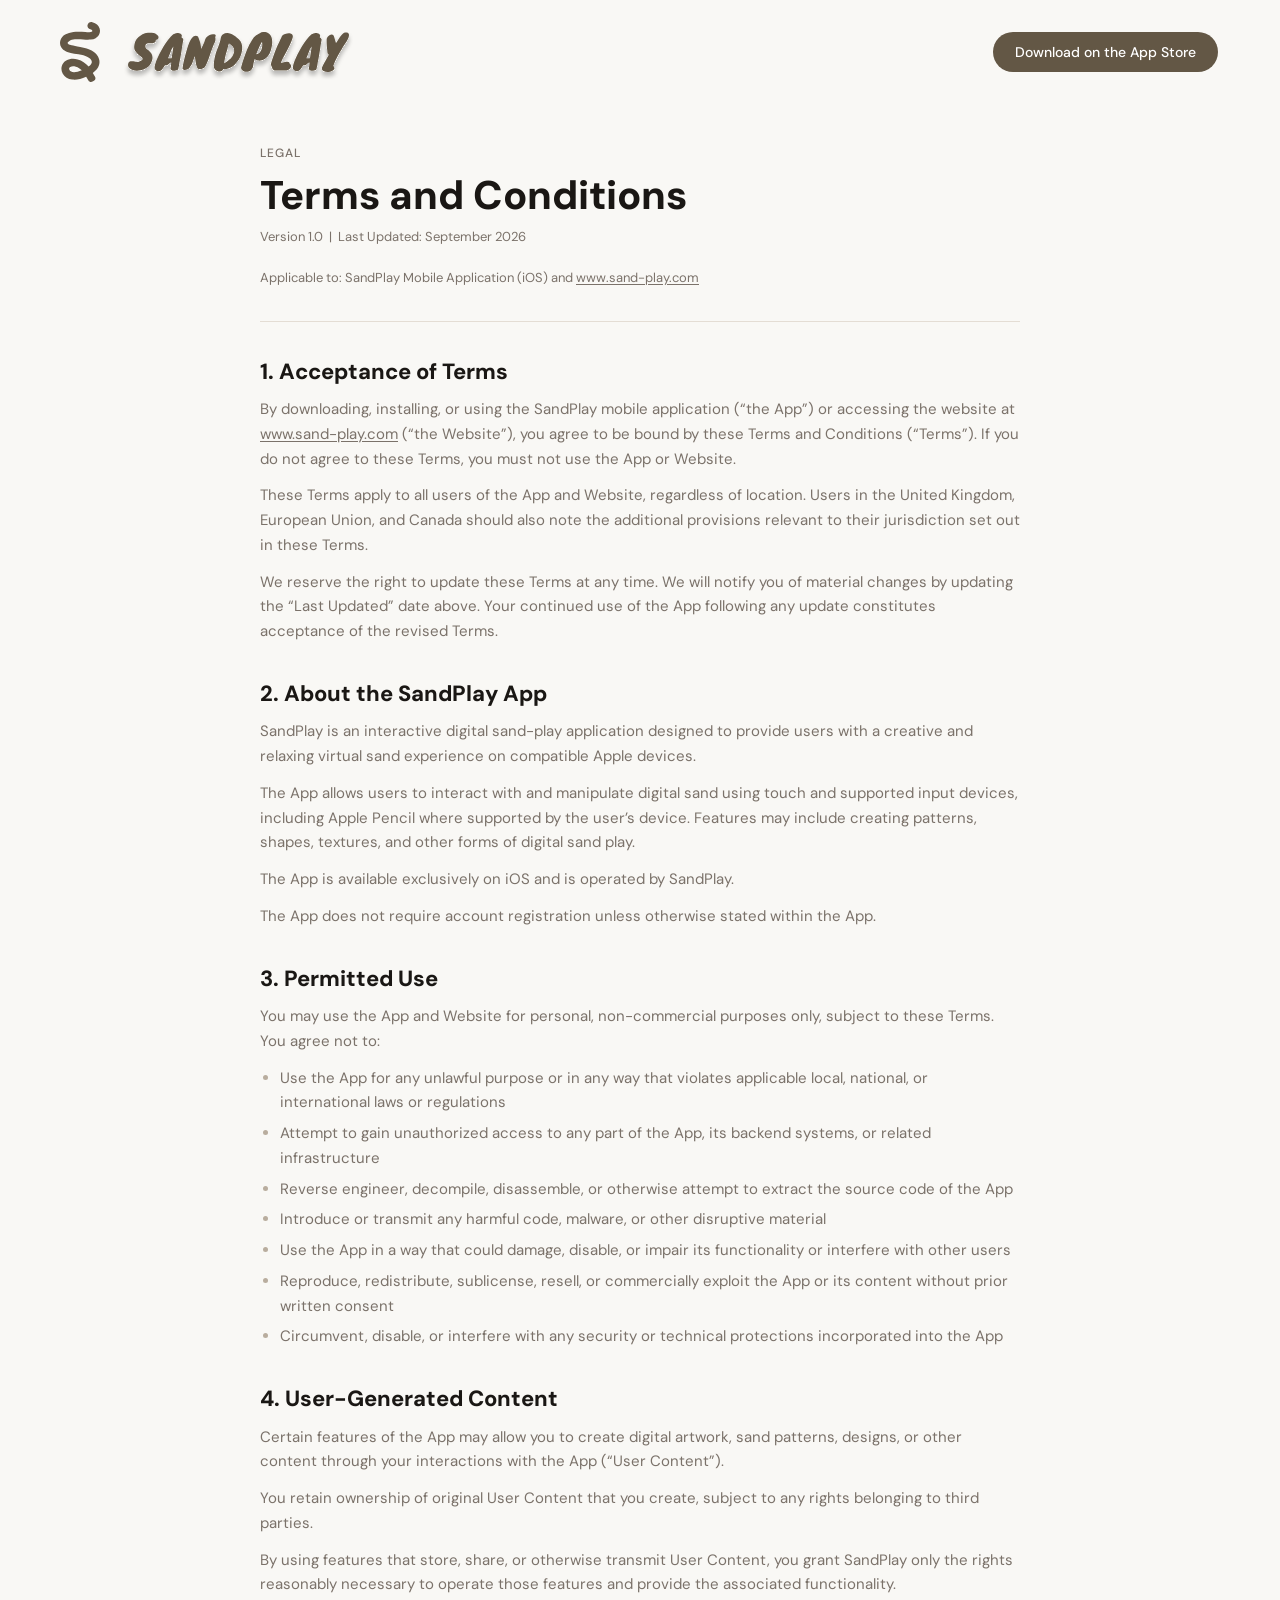
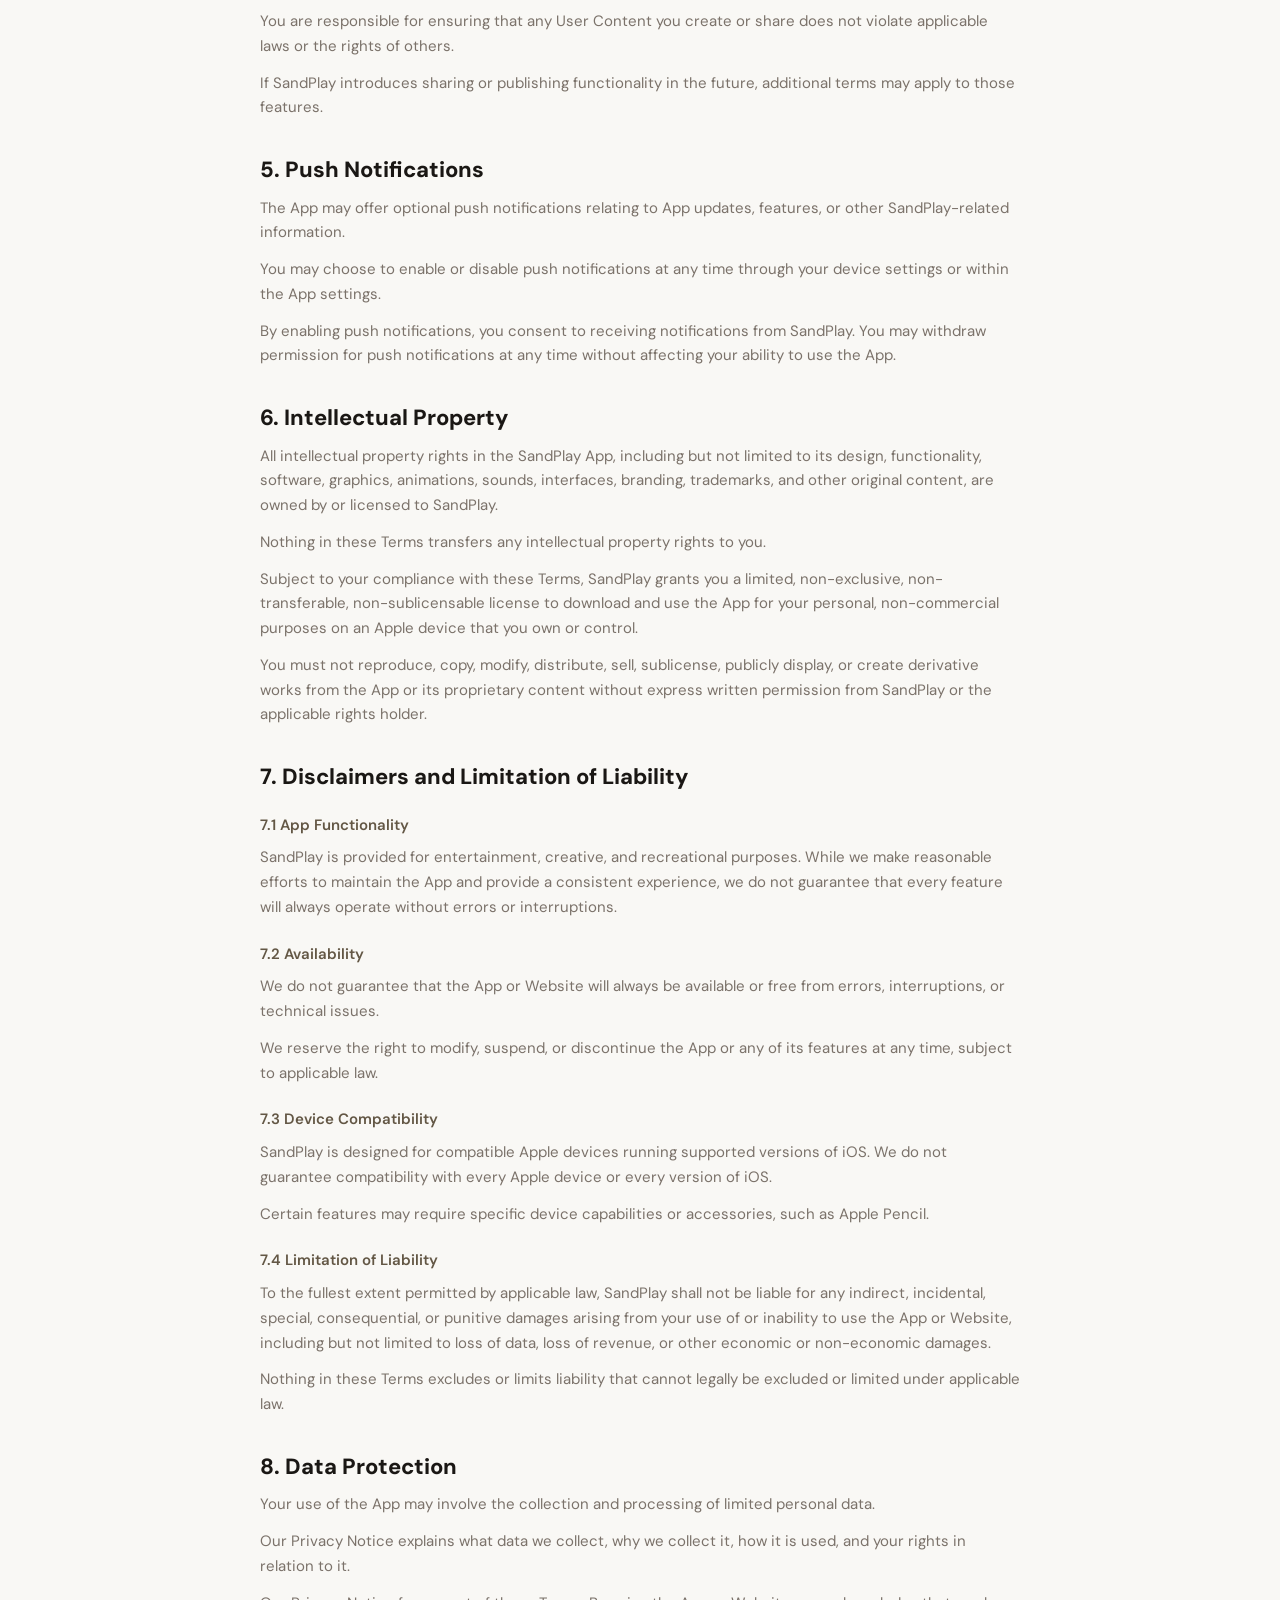
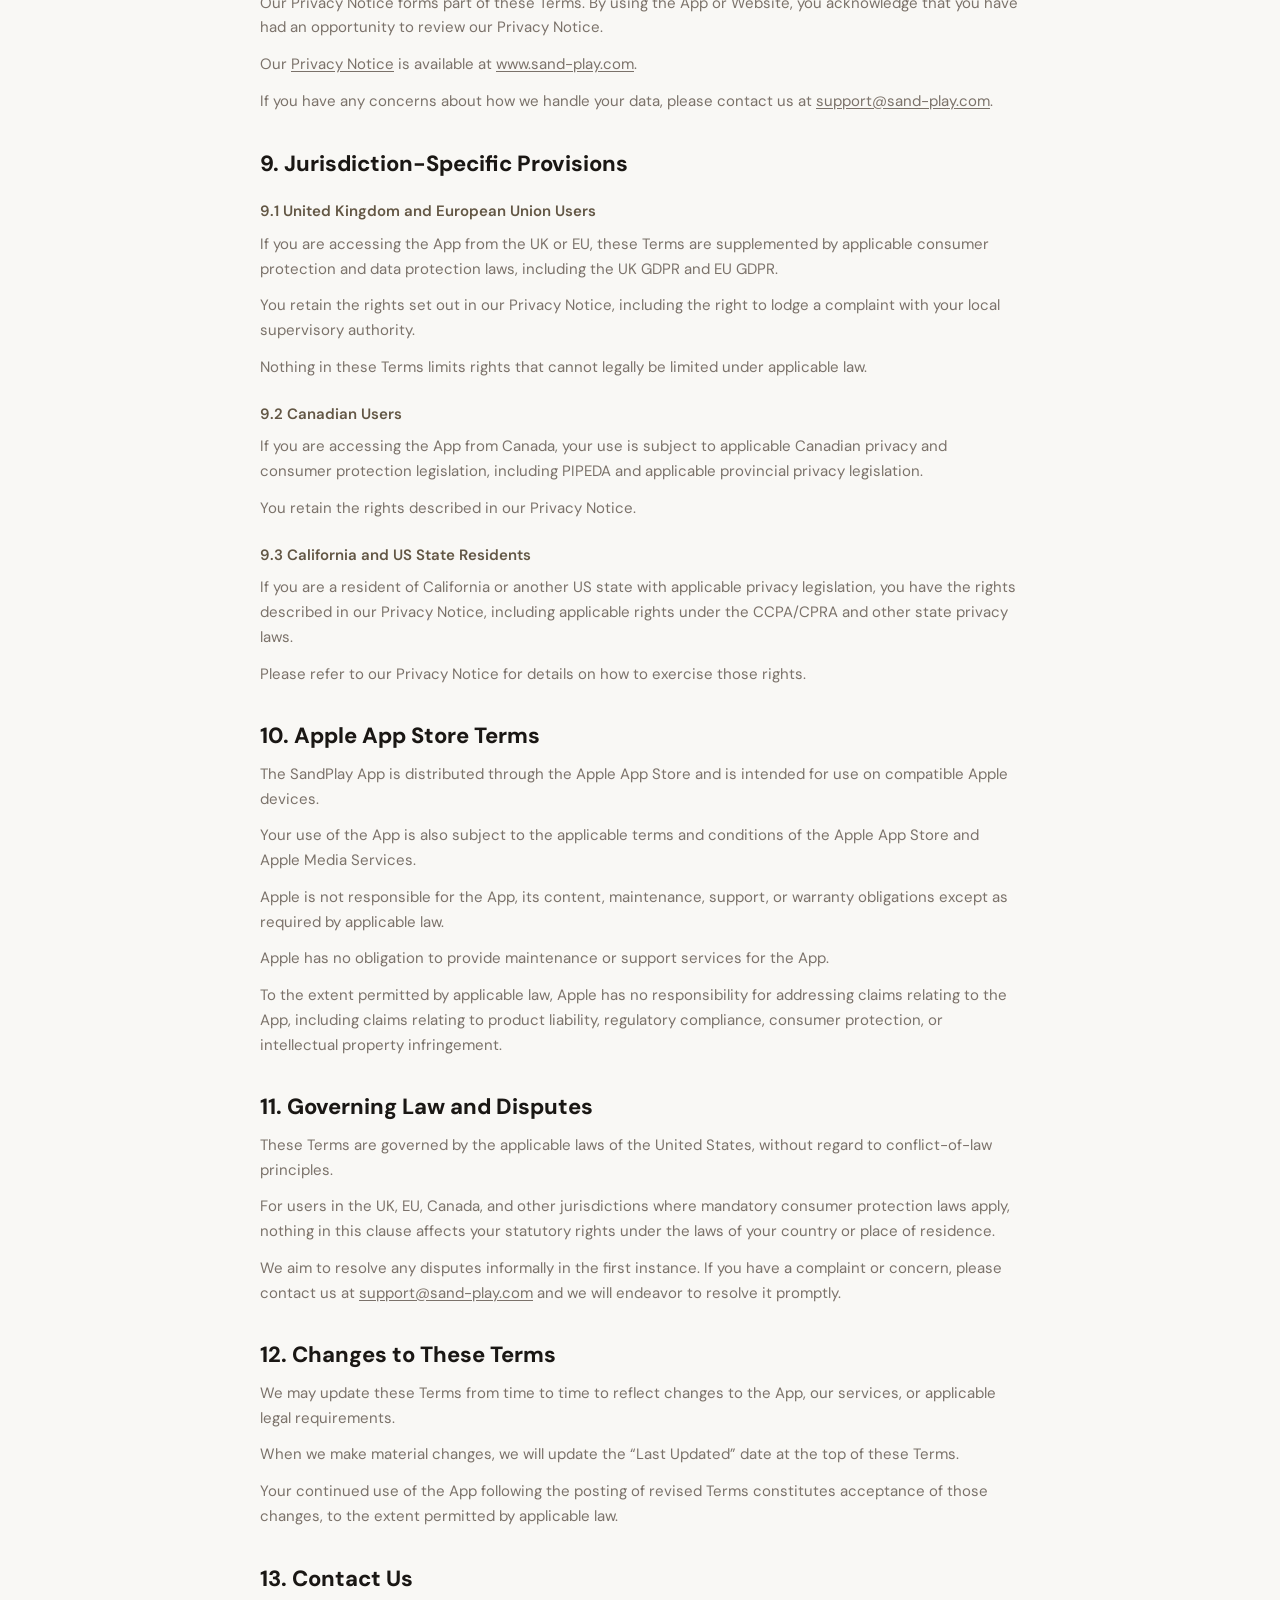
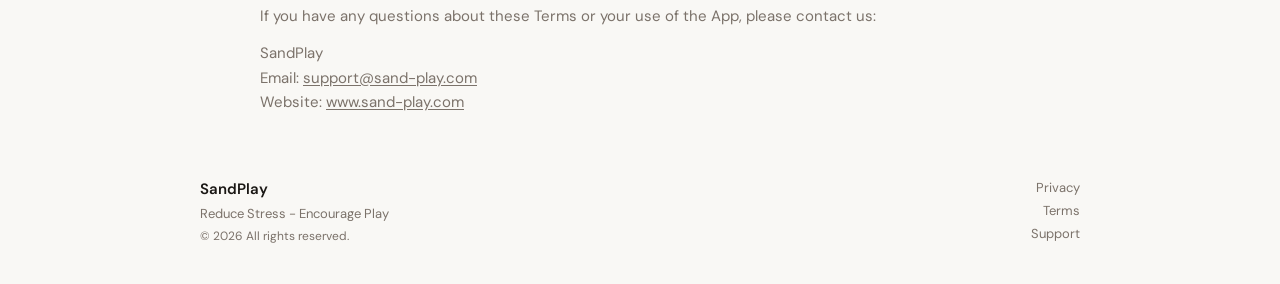
==== terms.html @ 7790e473 "Add the SandPlay marketing site A static home page built from the Figma frame, plus the Privacy and " ====
<!DOCTYPE html>
<html lang="en">
<head>
  <meta charset="utf-8" />
  <meta name="viewport" content="width=device-width, initial-scale=1" />
  <title>Terms and Conditions — SandPlay</title>
  <meta name="description" content="The terms and conditions governing use of the SandPlay iOS app and www.sand-play.com." />
  <link rel="preconnect" href="https://fonts.googleapis.com" />
  <link rel="preconnect" href="https://fonts.gstatic.com" crossorigin />
  <link href="https://fonts.googleapis.com/css2?family=DM+Sans:opsz,wght@9..40,400;9..40,500;9..40,600;9..40,800&display=swap" rel="stylesheet" />
  <link rel="stylesheet" href="styles.css" />
</head>
<body>
  <header class="site-header">
    <a class="brand" href="index.html" aria-label="SandPlay home">
      <img class="brand-mark" src="assets/logo-mark.svg" alt="" />
      <img class="brand-wordmark" src="assets/wordmark.svg" alt="SandPlay" />
    </a>
    <a class="cta" href="#">Download on the App Store</a>
  </header>

  <main class="legal">
    <header class="legal-head">
      <p class="eyebrow">LEGAL</p>
      <h1 class="legal-title">Terms and Conditions</h1>
      <p class="legal-meta">Version 1.0 &nbsp;|&nbsp; Last Updated: September 2026</p>
      <p class="legal-meta">Applicable to: SandPlay Mobile Application (iOS) and <a href="https://www.sand-play.com">www.sand-play.com</a></p>
    </header>

    <section class="legal-section">
      <h2>1. Acceptance of Terms</h2>
      <p>By downloading, installing, or using the SandPlay mobile application (“the App”) or accessing the website at <a href="https://www.sand-play.com">www.sand-play.com</a> (“the Website”), you agree to be bound by these Terms and Conditions (“Terms”). If you do not agree to these Terms, you must not use the App or Website.</p>
      <p>These Terms apply to all users of the App and Website, regardless of location. Users in the United Kingdom, European Union, and Canada should also note the additional provisions relevant to their jurisdiction set out in these Terms.</p>
      <p>We reserve the right to update these Terms at any time. We will notify you of material changes by updating the “Last Updated” date above. Your continued use of the App following any update constitutes acceptance of the revised Terms.</p>
    </section>

    <section class="legal-section">
      <h2>2. About the SandPlay App</h2>
      <p>SandPlay is an interactive digital sand-play application designed to provide users with a creative and relaxing virtual sand experience on compatible Apple devices.</p>
      <p>The App allows users to interact with and manipulate digital sand using touch and supported input devices, including Apple Pencil where supported by the user’s device. Features may include creating patterns, shapes, textures, and other forms of digital sand play.</p>
      <p>The App is available exclusively on iOS and is operated by SandPlay.</p>
      <p>The App does not require account registration unless otherwise stated within the App.</p>
    </section>

    <section class="legal-section">
      <h2>3. Permitted Use</h2>
      <p>You may use the App and Website for personal, non-commercial purposes only, subject to these Terms. You agree not to:</p>
      <ul>
        <li>Use the App for any unlawful purpose or in any way that violates applicable local, national, or international laws or regulations</li>
        <li>Attempt to gain unauthorized access to any part of the App, its backend systems, or related infrastructure</li>
        <li>Reverse engineer, decompile, disassemble, or otherwise attempt to extract the source code of the App</li>
        <li>Introduce or transmit any harmful code, malware, or other disruptive material</li>
        <li>Use the App in a way that could damage, disable, or impair its functionality or interfere with other users</li>
        <li>Reproduce, redistribute, sublicense, resell, or commercially exploit the App or its content without prior written consent</li>
        <li>Circumvent, disable, or interfere with any security or technical protections incorporated into the App</li>
      </ul>
    </section>

    <section class="legal-section">
      <h2>4. User-Generated Content</h2>
      <p>Certain features of the App may allow you to create digital artwork, sand patterns, designs, or other content through your interactions with the App (“User Content”).</p>
      <p>You retain ownership of original User Content that you create, subject to any rights belonging to third parties.</p>
      <p>By using features that store, share, or otherwise transmit User Content, you grant SandPlay only the rights reasonably necessary to operate those features and provide the associated functionality.</p>
      <p>You are responsible for ensuring that any User Content you create or share does not violate applicable laws or the rights of others.</p>
      <p>If SandPlay introduces sharing or publishing functionality in the future, additional terms may apply to those features.</p>
    </section>

    <section class="legal-section">
      <h2>5. Push Notifications</h2>
      <p>The App may offer optional push notifications relating to App updates, features, or other SandPlay-related information.</p>
      <p>You may choose to enable or disable push notifications at any time through your device settings or within the App settings.</p>
      <p>By enabling push notifications, you consent to receiving notifications from SandPlay. You may withdraw permission for push notifications at any time without affecting your ability to use the App.</p>
    </section>

    <section class="legal-section">
      <h2>6. Intellectual Property</h2>
      <p>All intellectual property rights in the SandPlay App, including but not limited to its design, functionality, software, graphics, animations, sounds, interfaces, branding, trademarks, and other original content, are owned by or licensed to SandPlay.</p>
      <p>Nothing in these Terms transfers any intellectual property rights to you.</p>
      <p>Subject to your compliance with these Terms, SandPlay grants you a limited, non-exclusive, non-transferable, non-sublicensable license to download and use the App for your personal, non-commercial purposes on an Apple device that you own or control.</p>
      <p>You must not reproduce, copy, modify, distribute, sell, sublicense, publicly display, or create derivative works from the App or its proprietary content without express written permission from SandPlay or the applicable rights holder.</p>
    </section>

    <section class="legal-section">
      <h2>7. Disclaimers and Limitation of Liability</h2>

      <h3>7.1 App Functionality</h3>
      <p>SandPlay is provided for entertainment, creative, and recreational purposes. While we make reasonable efforts to maintain the App and provide a consistent experience, we do not guarantee that every feature will always operate without errors or interruptions.</p>

      <h3>7.2 Availability</h3>
      <p>We do not guarantee that the App or Website will always be available or free from errors, interruptions, or technical issues.</p>
      <p>We reserve the right to modify, suspend, or discontinue the App or any of its features at any time, subject to applicable law.</p>

      <h3>7.3 Device Compatibility</h3>
      <p>SandPlay is designed for compatible Apple devices running supported versions of iOS. We do not guarantee compatibility with every Apple device or every version of iOS.</p>
      <p>Certain features may require specific device capabilities or accessories, such as Apple Pencil.</p>

      <h3>7.4 Limitation of Liability</h3>
      <p>To the fullest extent permitted by applicable law, SandPlay shall not be liable for any indirect, incidental, special, consequential, or punitive damages arising from your use of or inability to use the App or Website, including but not limited to loss of data, loss of revenue, or other economic or non-economic damages.</p>
      <p>Nothing in these Terms excludes or limits liability that cannot legally be excluded or limited under applicable law.</p>
    </section>

    <section class="legal-section">
      <h2>8. Data Protection</h2>
      <p>Your use of the App may involve the collection and processing of limited personal data.</p>
      <p>Our Privacy Notice explains what data we collect, why we collect it, how it is used, and your rights in relation to it.</p>
      <p>Our Privacy Notice forms part of these Terms. By using the App or Website, you acknowledge that you have had an opportunity to review our Privacy Notice.</p>
      <p>Our <a href="privacy.html">Privacy Notice</a> is available at <a href="https://www.sand-play.com">www.sand-play.com</a>.</p>
      <p>If you have any concerns about how we handle your data, please contact us at <a href="mailto:support@sand-play.com">support@sand-play.com</a>.</p>
    </section>

    <section class="legal-section">
      <h2>9. Jurisdiction-Specific Provisions</h2>

      <h3>9.1 United Kingdom and European Union Users</h3>
      <p>If you are accessing the App from the UK or EU, these Terms are supplemented by applicable consumer protection and data protection laws, including the UK GDPR and EU GDPR.</p>
      <p>You retain the rights set out in our Privacy Notice, including the right to lodge a complaint with your local supervisory authority.</p>
      <p>Nothing in these Terms limits rights that cannot legally be limited under applicable law.</p>

      <h3>9.2 Canadian Users</h3>
      <p>If you are accessing the App from Canada, your use is subject to applicable Canadian privacy and consumer protection legislation, including PIPEDA and applicable provincial privacy legislation.</p>
      <p>You retain the rights described in our Privacy Notice.</p>

      <h3>9.3 California and US State Residents</h3>
      <p>If you are a resident of California or another US state with applicable privacy legislation, you have the rights described in our Privacy Notice, including applicable rights under the CCPA/CPRA and other state privacy laws.</p>
      <p>Please refer to our Privacy Notice for details on how to exercise those rights.</p>
    </section>

    <section class="legal-section">
      <h2>10. Apple App Store Terms</h2>
      <p>The SandPlay App is distributed through the Apple App Store and is intended for use on compatible Apple devices.</p>
      <p>Your use of the App is also subject to the applicable terms and conditions of the Apple App Store and Apple Media Services.</p>
      <p>Apple is not responsible for the App, its content, maintenance, support, or warranty obligations except as required by applicable law.</p>
      <p>Apple has no obligation to provide maintenance or support services for the App.</p>
      <p>To the extent permitted by applicable law, Apple has no responsibility for addressing claims relating to the App, including claims relating to product liability, regulatory compliance, consumer protection, or intellectual property infringement.</p>
    </section>

    <section class="legal-section">
      <h2>11. Governing Law and Disputes</h2>
      <p>These Terms are governed by the applicable laws of the United States, without regard to conflict-of-law principles.</p>
      <p>For users in the UK, EU, Canada, and other jurisdictions where mandatory consumer protection laws apply, nothing in this clause affects your statutory rights under the laws of your country or place of residence.</p>
      <p>We aim to resolve any disputes informally in the first instance. If you have a complaint or concern, please contact us at <a href="mailto:support@sand-play.com">support@sand-play.com</a> and we will endeavor to resolve it promptly.</p>
    </section>

    <section class="legal-section">
      <h2>12. Changes to These Terms</h2>
      <p>We may update these Terms from time to time to reflect changes to the App, our services, or applicable legal requirements.</p>
      <p>When we make material changes, we will update the “Last Updated” date at the top of these Terms.</p>
      <p>Your continued use of the App following the posting of revised Terms constitutes acceptance of those changes, to the extent permitted by applicable law.</p>
    </section>

    <section class="legal-section">
      <h2>13. Contact Us</h2>
      <p>If you have any questions about these Terms or your use of the App, please contact us:</p>
      <p>SandPlay<br />
      Email: <a href="mailto:support@sand-play.com">support@sand-play.com</a><br />
      Website: <a href="https://www.sand-play.com">www.sand-play.com</a></p>
    </section>
  </main>

  <footer class="site-footer">
    <div class="footer-left">
      <p class="footer-brand">SandPlay</p>
      <p class="footer-tag">Reduce Stress - Encourage Play</p>
      <p class="footer-copy">© 2026 All rights reserved.</p>
    </div>
    <nav class="footer-nav" aria-label="Footer">
      <a href="privacy.html">Privacy</a>
      <a href="terms.html">Terms</a>
      <a href="mailto:support@sand-play.com?subject=SandPlay%20Support">Support</a>
    </nav>
  </footer>
</body>
</html>
---- styles.css ----
:root {
  --bg: #f9f8f5;
  --bg-muted: #f2ede6;
  --surface: #ffffff;
  --border: #e4ddd4;
  --ink: #1a1714;
  --ink-muted: #7b726a;
  --brand: #635745;
  --demo: #d3cab8;

  --content: 880px;
  --gutter: 280px;
}

*,
*::before,
*::after {
  box-sizing: border-box;
}

html,
body {
  margin: 0;
}

body {
  background: var(--bg);
  color: var(--ink);
  font-family: "DM Sans", system-ui, sans-serif;
  font-optical-sizing: none;
  font-variation-settings: "opsz" 14;
  -webkit-font-smoothing: antialiased;
}

p,
h1,
h2,
h3 {
  margin: 0;
}

a {
  color: inherit;
  text-decoration: none;
}

img {
  display: block;
  max-width: 100%;
}

/* ---------- Header ---------- */

.site-header {
  height: 104px;
  display: flex;
  align-items: center;
  justify-content: space-between;
  padding: 0 62px 0 60px;
  max-width: 1440px;
  margin: 0 auto;
}

.brand {
  display: flex;
  align-items: center;
  gap: 24px;
}

.brand-mark {
  width: 40px;
  height: 60px;
}

.brand-wordmark {
  width: 229px;
  height: 48px;
  margin-top: 8px;
}

.cta {
  background: var(--brand);
  color: #fff;
  border-radius: 100px;
  padding: 11px 22px;
  font-size: 14px;
  font-weight: 500;
  white-space: nowrap;
  transition: background 0.15s ease;
}

.cta:hover {
  background: #4f4536;
}

/* ---------- Hero ---------- */

.hero {
  position: relative;
  height: 687px;
  overflow: hidden;
}

.hero-bg {
  position: absolute;
  inset: 0;
  background: url("assets/hero.jpg") center 18% / cover no-repeat;
  filter: blur(1px);
  transform: scale(1.01); /* hide blurred edge */
}

.hero-inner {
  position: relative;
  height: 100%;
  max-width: 1440px;
  margin: 0 auto;
  display: grid;
  grid-template-columns: 1fr 235px 1fr;
  align-items: start;
}

.hero-phone {
  width: 235px;
  height: 480px;
  object-fit: cover;
  margin-top: 79px;
}

.hero-text {
  display: flex;
  flex-direction: column;
  gap: 20px;
  padding: 56px 48px 56px 52px;
  margin-top: 386px;
  font-weight: 800;
  color: var(--ink);
}

.hero-text:first-child {
  justify-self: start;
  margin-left: 128px;
}

.hero-text:last-child {
  justify-self: end;
  margin-right: 99px;
}

.hero-eyebrow {
  font-size: 13px;
}

.hero-title {
  font-size: 40px;
  font-weight: 800;
  line-height: 1.1;
  max-width: 317px;
}

.hero-text:last-child .hero-title {
  max-width: 283px;
}

/* ---------- Sections ---------- */

.section {
  display: flex;
  flex-direction: column;
  padding: 60px var(--gutter);
}

.section > *,
.block > * {
  width: 100%;
  max-width: var(--content);
  margin-inline: auto;
}

.features {
  gap: 60px;
}

.block {
  display: flex;
  flex-direction: column;
  gap: 32px;
}

.section-header {
  display: flex;
  flex-direction: column;
  gap: 8px;
}

.eyebrow {
  font-size: 12px;
  font-weight: 500;
  letter-spacing: 0.96px;
  color: var(--ink-muted);
}

.section-title {
  font-size: 32px;
  font-weight: 800;
  line-height: 1.15;
  color: var(--ink);
}

.section-lede {
  font-size: 15px;
  line-height: 1.6;
  color: var(--ink-muted);
}

/* ---------- Feature cards ---------- */

.feature-cards {
  display: grid;
  grid-template-columns: repeat(3, 1fr);
  gap: 8px;
}

.card {
  background: var(--surface);
  border: 1px solid var(--border);
  border-radius: 14px;
  padding: 24px;
  min-height: 218px;
  display: flex;
  flex-direction: column;
  gap: 10px;
}

.icon-badge {
  width: 36px;
  height: 36px;
  flex-shrink: 0;
}

.icon-badge--fill {
  display: grid;
  place-items: center;
  background: var(--bg-muted);
  border-radius: 10px;
}

.icon-badge--fill img {
  width: 24px;
  height: 24px;
}

.card-title {
  font-size: 15px;
  font-weight: 600;
  line-height: 1.6;
  color: var(--brand);
}

.card-title--sm {
  font-size: 14px;
  line-height: 1.3;
}

.card-body {
  font-size: 14px;
  line-height: 1.55;
  color: var(--ink-muted);
}

/* ---------- Demo ---------- */

.demo {
  display: block;
  width: 100%;
  aspect-ratio: 1544 / 822;
  object-fit: cover;
  background: var(--demo);
}

/* ---------- FAQ ---------- */

.faq {
  background: var(--bg-muted);
  padding-block: 64px;
  gap: 32px;
}

.faq-list {
  display: flex;
  flex-direction: column;
  gap: 10px;
}

.faq-item {
  background: var(--surface);
  border: 1px solid var(--border);
  border-radius: 12px;
  padding: 20px 24px;
  display: flex;
  flex-direction: column;
  gap: 6px;
  font-size: 14px;
}

.faq-q {
  font-size: 14px;
  font-weight: 600;
  color: var(--brand);
}

.faq-a {
  line-height: 1.55;
  color: var(--ink-muted);
}

/* ---------- Legal pages ---------- */

.legal {
  max-width: calc(760px + 2 * var(--gutter));
  margin: 0 auto;
  padding: 40px var(--gutter) 24px;
  color: var(--ink-muted);
  font-size: 15px;
  line-height: 1.65;
}

.legal-head {
  display: flex;
  flex-direction: column;
  gap: 8px;
  padding-bottom: 32px;
  border-bottom: 1px solid var(--border);
}

.legal-title {
  font-size: 40px;
  font-weight: 800;
  line-height: 1.15;
  color: var(--ink);
}

.legal-meta {
  font-size: 13px;
  color: var(--ink-muted);
}

.legal-section {
  padding-top: 36px;
}

.legal h2 {
  font-size: 22px;
  font-weight: 800;
  line-height: 1.25;
  color: var(--ink);
  margin-bottom: 12px;
}

.legal h3 {
  font-size: 15px;
  font-weight: 600;
  color: var(--brand);
  margin: 22px 0 8px;
}

.legal p + p {
  margin-top: 12px;
}

.legal ul {
  margin: 12px 0 0;
  padding-left: 20px;
}

.legal li + li {
  margin-top: 6px;
}

.legal li::marker {
  color: #b9ad9e;
}

.legal strong {
  color: var(--brand);
  font-weight: 600;
}

.legal a {
  color: inherit;
  text-decoration: underline;
  text-underline-offset: 2px;
}

.legal a:hover {
  color: var(--ink);
}

/* ---------- Footer ---------- */

.site-footer {
  display: flex;
  justify-content: space-between;
  align-items: flex-start;
  gap: 24px;
  padding: 40px var(--gutter);
}

.footer-left,
.footer-nav {
  display: flex;
  flex-direction: column;
  gap: 6px;
}

.site-footer {
  max-width: calc(var(--content) + 2 * var(--gutter));
  margin: 0 auto;
}

.footer-nav {
  align-items: flex-end;
  font-size: 13px;
  color: var(--ink-muted);
}

.footer-nav a:hover {
  color: var(--ink);
}

.footer-brand {
  font-size: 15px;
  font-weight: 600;
}

.footer-tag {
  font-size: 13px;
  color: var(--ink-muted);
}

.footer-copy {
  font-size: 12px;
  color: var(--ink-muted);
}

/* ---------- Responsive ---------- */

@media (max-width: 1280px) {
  :root {
    --gutter: 48px;
  }

  .hero-text:first-child {
    margin-left: 0;
  }

  .hero-text:last-child {
    margin-right: 0;
  }
}

@media (max-width: 900px) {
  :root {
    --gutter: 16px;
  }

  .site-header {
    height: auto;
    padding: 16px;
    gap: 16px;
  }

  .brand {
    gap: 12px;
  }

  .brand-mark {
    width: 26px;
    height: 40px;
  }

  .brand-wordmark {
    width: 150px;
    height: auto;
    margin-top: 4px;
  }

  .cta {
    padding: 9px 16px;
    font-size: 13px;
  }

  .hero {
    height: auto;
  }

  .hero-inner {
    grid-template-columns: 1fr;
    justify-items: center;
    padding: 40px 16px;
    gap: 8px;
  }

  .hero-phone {
    margin-top: 0;
    width: 200px;
    height: auto;
    order: -1;
  }

  .hero-text,
  .hero-text:first-child,
  .hero-text:last-child {
    margin: 0;
    justify-self: center;
    padding: 20px 24px;
    background: rgba(249, 248, 245, 0.8);
    border-radius: 14px;
    width: 100%;
    max-width: 360px;
  }

  .hero-title {
    font-size: 32px;
  }

  .feature-cards {
    grid-template-columns: 1fr;
  }

  .card {
    min-height: 0;
  }

  .section-title {
    font-size: 26px;
  }
}

@media (max-width: 520px) {
  .cta {
    font-size: 12px;
    padding: 8px 12px;
  }

  .brand-wordmark {
    width: 110px;
  }
}
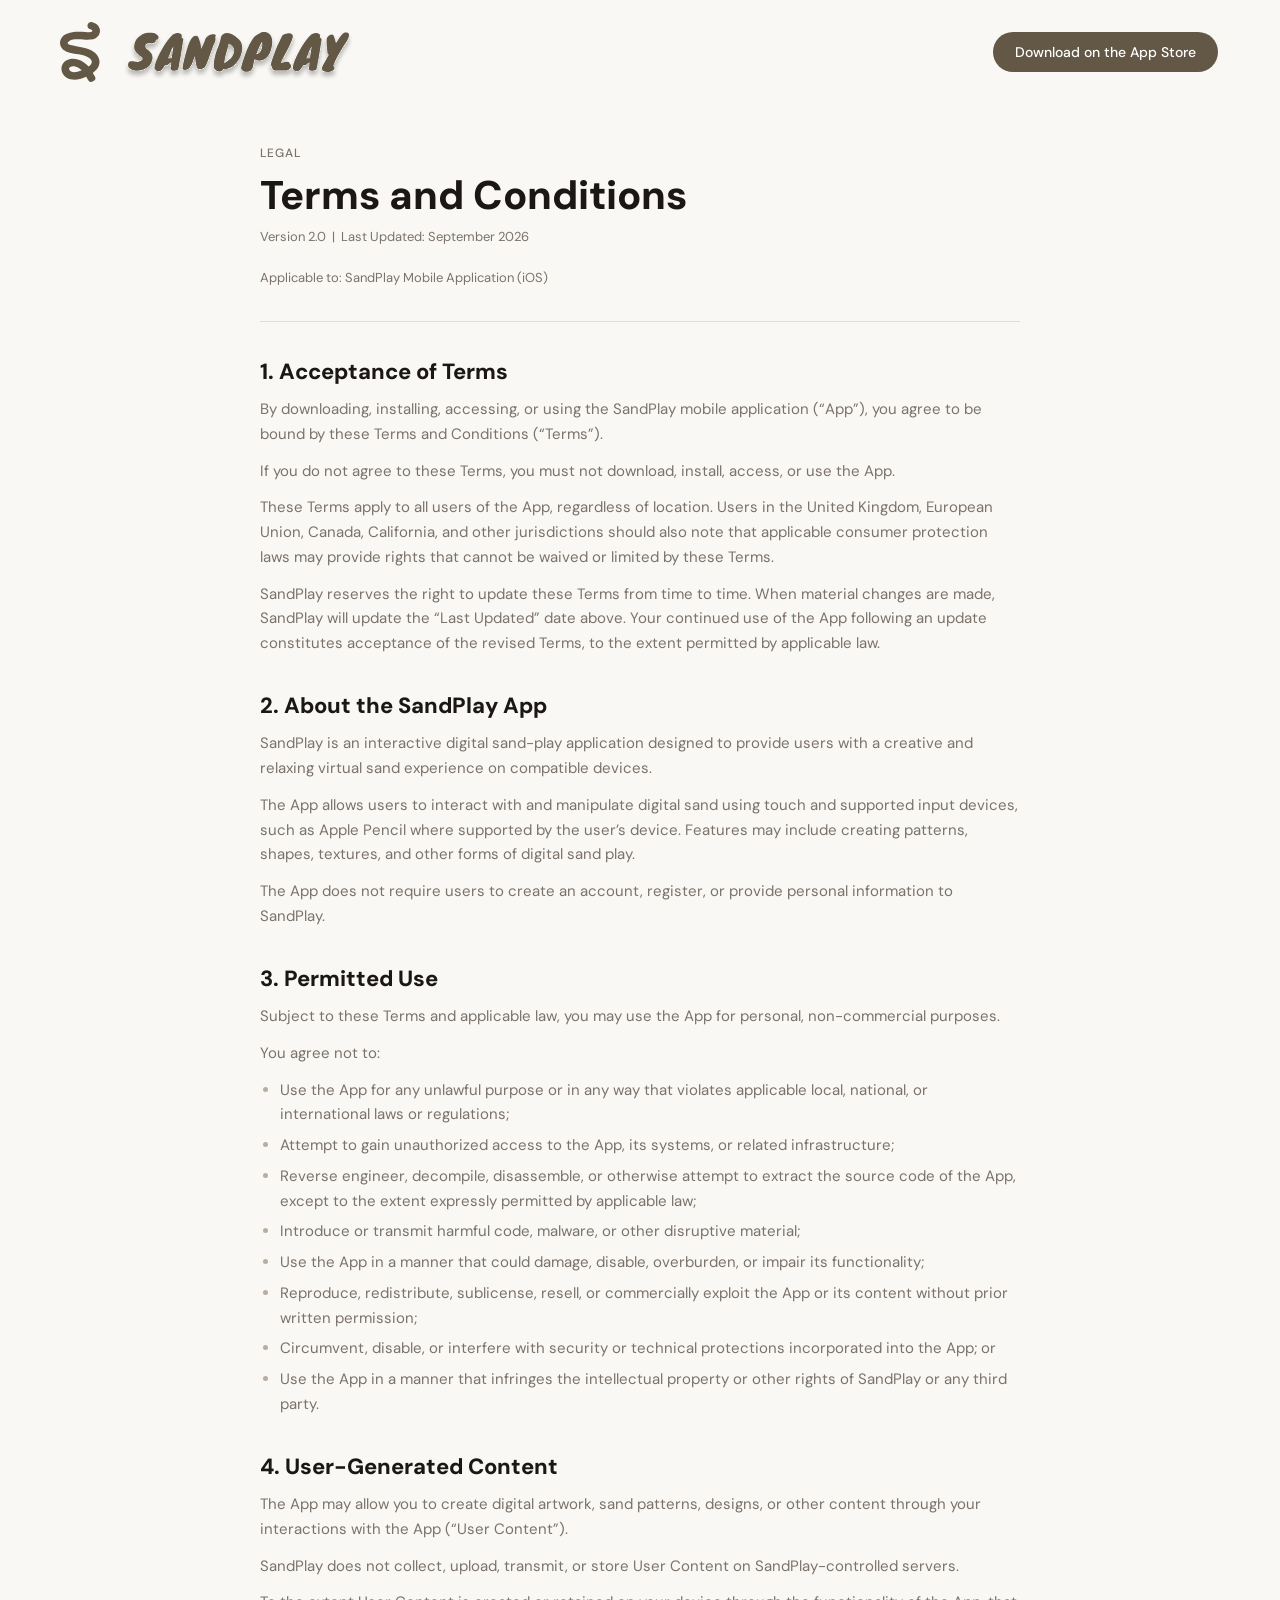
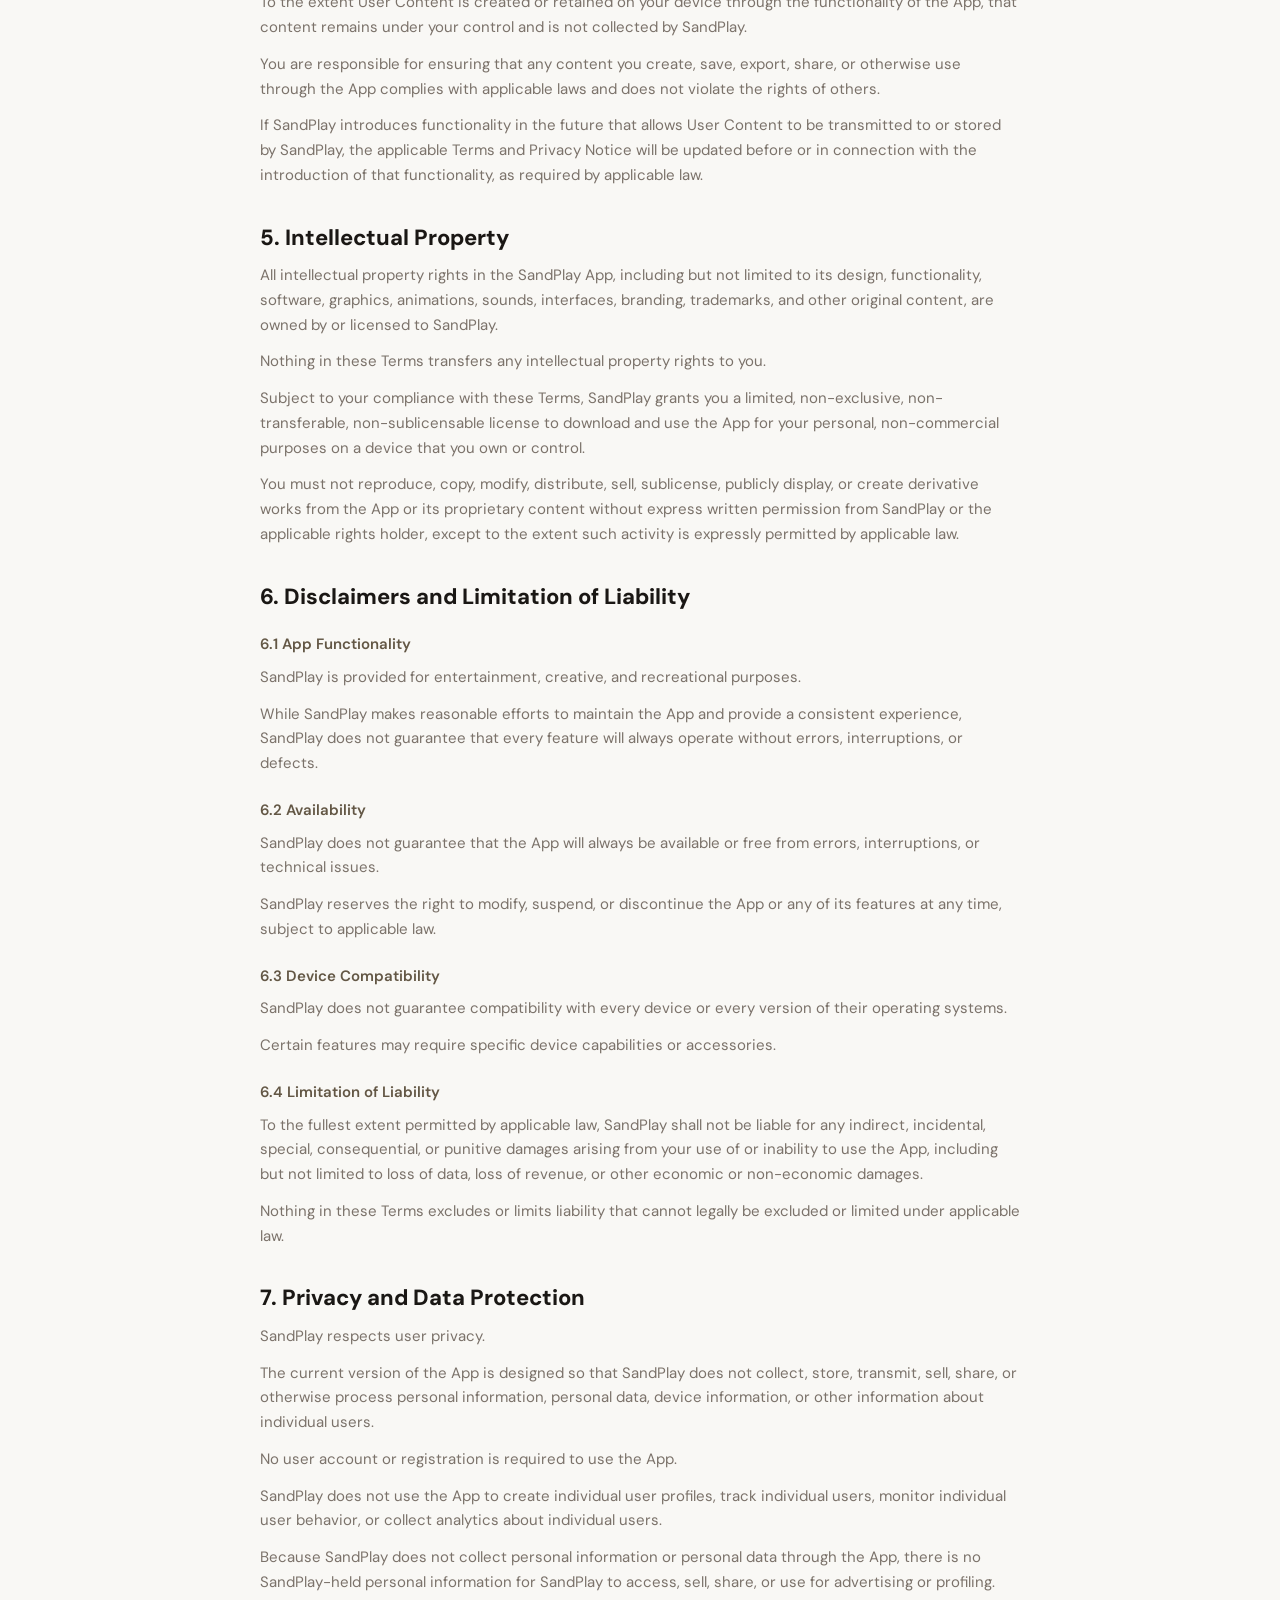
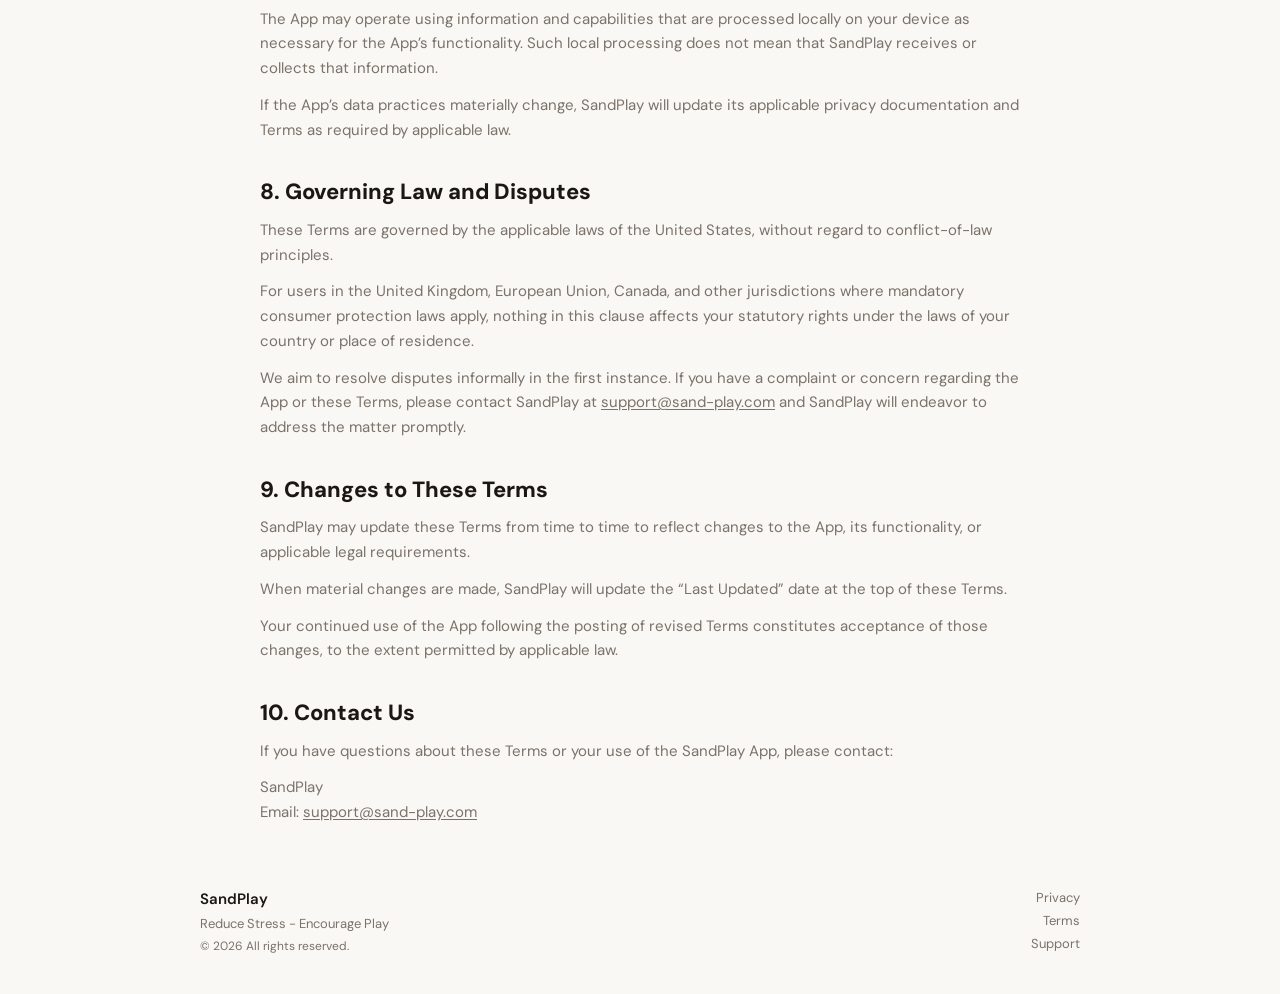
==== commit 73c7d86e: "Replace the terms with version 2.0 Written to match the no-data-collected privacy policy: the sectio" ====
--- a/terms.html
+++ b/terms.html
@@ -4,7 +4,7 @@
   <meta charset="utf-8" />
   <meta name="viewport" content="width=device-width, initial-scale=1" />
   <title>Terms and Conditions — SandPlay</title>
-  <meta name="description" content="The terms and conditions governing use of the SandPlay iOS app and www.sand-play.com." />
+  <meta name="description" content="The terms and conditions governing use of the SandPlay iOS app." />
   <link rel="preconnect" href="https://fonts.googleapis.com" />
   <link rel="preconnect" href="https://fonts.gstatic.com" crossorigin />
   <link href="https://fonts.googleapis.com/css2?family=DM+Sans:opsz,wght@9..40,400;9..40,500;9..40,600;9..40,800&display=swap" rel="stylesheet" />
@@ -23,137 +23,108 @@
     <header class="legal-head">
       <p class="eyebrow">LEGAL</p>
       <h1 class="legal-title">Terms and Conditions</h1>
-      <p class="legal-meta">Version 1.0 &nbsp;|&nbsp; Last Updated: September 2026</p>
-      <p class="legal-meta">Applicable to: SandPlay Mobile Application (iOS) and <a href="https://www.sand-play.com">www.sand-play.com</a></p>
+      <p class="legal-meta">Version 2.0 &nbsp;|&nbsp; Last Updated: September 2026</p>
+      <p class="legal-meta">Applicable to: SandPlay Mobile Application (iOS)</p>
     </header>
 
     <section class="legal-section">
       <h2>1. Acceptance of Terms</h2>
-      <p>By downloading, installing, or using the SandPlay mobile application (“the App”) or accessing the website at <a href="https://www.sand-play.com">www.sand-play.com</a> (“the Website”), you agree to be bound by these Terms and Conditions (“Terms”). If you do not agree to these Terms, you must not use the App or Website.</p>
-      <p>These Terms apply to all users of the App and Website, regardless of location. Users in the United Kingdom, European Union, and Canada should also note the additional provisions relevant to their jurisdiction set out in these Terms.</p>
-      <p>We reserve the right to update these Terms at any time. We will notify you of material changes by updating the “Last Updated” date above. Your continued use of the App following any update constitutes acceptance of the revised Terms.</p>
+      <p>By downloading, installing, accessing, or using the SandPlay mobile application (“App”), you agree to be bound by these Terms and Conditions (“Terms”).</p>
+      <p>If you do not agree to these Terms, you must not download, install, access, or use the App.</p>
+      <p>These Terms apply to all users of the App, regardless of location. Users in the United Kingdom, European Union, Canada, California, and other jurisdictions should also note that applicable consumer protection laws may provide rights that cannot be waived or limited by these Terms.</p>
+      <p>SandPlay reserves the right to update these Terms from time to time. When material changes are made, SandPlay will update the “Last Updated” date above. Your continued use of the App following an update constitutes acceptance of the revised Terms, to the extent permitted by applicable law.</p>
     </section>
 
     <section class="legal-section">
       <h2>2. About the SandPlay App</h2>
-      <p>SandPlay is an interactive digital sand-play application designed to provide users with a creative and relaxing virtual sand experience on compatible Apple devices.</p>
-      <p>The App allows users to interact with and manipulate digital sand using touch and supported input devices, including Apple Pencil where supported by the user’s device. Features may include creating patterns, shapes, textures, and other forms of digital sand play.</p>
-      <p>The App is available exclusively on iOS and is operated by SandPlay.</p>
-      <p>The App does not require account registration unless otherwise stated within the App.</p>
+      <p>SandPlay is an interactive digital sand-play application designed to provide users with a creative and relaxing virtual sand experience on compatible devices.</p>
+      <p>The App allows users to interact with and manipulate digital sand using touch and supported input devices, such as Apple Pencil where supported by the user’s device. Features may include creating patterns, shapes, textures, and other forms of digital sand play.</p>
+      <p>The App does not require users to create an account, register, or provide personal information to SandPlay.</p>
     </section>
 
     <section class="legal-section">
       <h2>3. Permitted Use</h2>
-      <p>You may use the App and Website for personal, non-commercial purposes only, subject to these Terms. You agree not to:</p>
+      <p>Subject to these Terms and applicable law, you may use the App for personal, non-commercial purposes.</p>
+      <p>You agree not to:</p>
       <ul>
-        <li>Use the App for any unlawful purpose or in any way that violates applicable local, national, or international laws or regulations</li>
-        <li>Attempt to gain unauthorized access to any part of the App, its backend systems, or related infrastructure</li>
-        <li>Reverse engineer, decompile, disassemble, or otherwise attempt to extract the source code of the App</li>
-        <li>Introduce or transmit any harmful code, malware, or other disruptive material</li>
-        <li>Use the App in a way that could damage, disable, or impair its functionality or interfere with other users</li>
-        <li>Reproduce, redistribute, sublicense, resell, or commercially exploit the App or its content without prior written consent</li>
-        <li>Circumvent, disable, or interfere with any security or technical protections incorporated into the App</li>
+        <li>Use the App for any unlawful purpose or in any way that violates applicable local, national, or international laws or regulations;</li>
+        <li>Attempt to gain unauthorized access to the App, its systems, or related infrastructure;</li>
+        <li>Reverse engineer, decompile, disassemble, or otherwise attempt to extract the source code of the App, except to the extent expressly permitted by applicable law;</li>
+        <li>Introduce or transmit harmful code, malware, or other disruptive material;</li>
+        <li>Use the App in a manner that could damage, disable, overburden, or impair its functionality;</li>
+        <li>Reproduce, redistribute, sublicense, resell, or commercially exploit the App or its content without prior written permission;</li>
+        <li>Circumvent, disable, or interfere with security or technical protections incorporated into the App; or</li>
+        <li>Use the App in a manner that infringes the intellectual property or other rights of SandPlay or any third party.</li>
       </ul>
     </section>
 
     <section class="legal-section">
       <h2>4. User-Generated Content</h2>
-      <p>Certain features of the App may allow you to create digital artwork, sand patterns, designs, or other content through your interactions with the App (“User Content”).</p>
-      <p>You retain ownership of original User Content that you create, subject to any rights belonging to third parties.</p>
-      <p>By using features that store, share, or otherwise transmit User Content, you grant SandPlay only the rights reasonably necessary to operate those features and provide the associated functionality.</p>
-      <p>You are responsible for ensuring that any User Content you create or share does not violate applicable laws or the rights of others.</p>
-      <p>If SandPlay introduces sharing or publishing functionality in the future, additional terms may apply to those features.</p>
+      <p>The App may allow you to create digital artwork, sand patterns, designs, or other content through your interactions with the App (“User Content”).</p>
+      <p>SandPlay does not collect, upload, transmit, or store User Content on SandPlay-controlled servers.</p>
+      <p>To the extent User Content is created or retained on your device through the functionality of the App, that content remains under your control and is not collected by SandPlay.</p>
+      <p>You are responsible for ensuring that any content you create, save, export, share, or otherwise use through the App complies with applicable laws and does not violate the rights of others.</p>
+      <p>If SandPlay introduces functionality in the future that allows User Content to be transmitted to or stored by SandPlay, the applicable Terms and Privacy Notice will be updated before or in connection with the introduction of that functionality, as required by applicable law.</p>
     </section>
 
     <section class="legal-section">
-      <h2>5. Push Notifications</h2>
-      <p>The App may offer optional push notifications relating to App updates, features, or other SandPlay-related information.</p>
-      <p>You may choose to enable or disable push notifications at any time through your device settings or within the App settings.</p>
-      <p>By enabling push notifications, you consent to receiving notifications from SandPlay. You may withdraw permission for push notifications at any time without affecting your ability to use the App.</p>
+      <h2>5. Intellectual Property</h2>
+      <p>All intellectual property rights in the SandPlay App, including but not limited to its design, functionality, software, graphics, animations, sounds, interfaces, branding, trademarks, and other original content, are owned by or licensed to SandPlay.</p>
+      <p>Nothing in these Terms transfers any intellectual property rights to you.</p>
+      <p>Subject to your compliance with these Terms, SandPlay grants you a limited, non-exclusive, non-transferable, non-sublicensable license to download and use the App for your personal, non-commercial purposes on a device that you own or control.</p>
+      <p>You must not reproduce, copy, modify, distribute, sell, sublicense, publicly display, or create derivative works from the App or its proprietary content without express written permission from SandPlay or the applicable rights holder, except to the extent such activity is expressly permitted by applicable law.</p>
     </section>
 
     <section class="legal-section">
-      <h2>6. Intellectual Property</h2>
-      <p>All intellectual property rights in the SandPlay App, including but not limited to its design, functionality, software, graphics, animations, sounds, interfaces, branding, trademarks, and other original content, are owned by or licensed to SandPlay.</p>
-      <p>Nothing in these Terms transfers any intellectual property rights to you.</p>
-      <p>Subject to your compliance with these Terms, SandPlay grants you a limited, non-exclusive, non-transferable, non-sublicensable license to download and use the App for your personal, non-commercial purposes on an Apple device that you own or control.</p>
-      <p>You must not reproduce, copy, modify, distribute, sell, sublicense, publicly display, or create derivative works from the App or its proprietary content without express written permission from SandPlay or the applicable rights holder.</p>
-    </section>
+      <h2>6. Disclaimers and Limitation of Liability</h2>
 
-    <section class="legal-section">
-      <h2>7. Disclaimers and Limitation of Liability</h2>
+      <h3>6.1 App Functionality</h3>
+      <p>SandPlay is provided for entertainment, creative, and recreational purposes.</p>
+      <p>While SandPlay makes reasonable efforts to maintain the App and provide a consistent experience, SandPlay does not guarantee that every feature will always operate without errors, interruptions, or defects.</p>
 
-      <h3>7.1 App Functionality</h3>
-      <p>SandPlay is provided for entertainment, creative, and recreational purposes. While we make reasonable efforts to maintain the App and provide a consistent experience, we do not guarantee that every feature will always operate without errors or interruptions.</p>
+      <h3>6.2 Availability</h3>
+      <p>SandPlay does not guarantee that the App will always be available or free from errors, interruptions, or technical issues.</p>
+      <p>SandPlay reserves the right to modify, suspend, or discontinue the App or any of its features at any time, subject to applicable law.</p>
 
-      <h3>7.2 Availability</h3>
-      <p>We do not guarantee that the App or Website will always be available or free from errors, interruptions, or technical issues.</p>
-      <p>We reserve the right to modify, suspend, or discontinue the App or any of its features at any time, subject to applicable law.</p>
+      <h3>6.3 Device Compatibility</h3>
+      <p>SandPlay does not guarantee compatibility with every device or every version of their operating systems.</p>
+      <p>Certain features may require specific device capabilities or accessories.</p>
 
-      <h3>7.3 Device Compatibility</h3>
-      <p>SandPlay is designed for compatible Apple devices running supported versions of iOS. We do not guarantee compatibility with every Apple device or every version of iOS.</p>
-      <p>Certain features may require specific device capabilities or accessories, such as Apple Pencil.</p>
-
-      <h3>7.4 Limitation of Liability</h3>
-      <p>To the fullest extent permitted by applicable law, SandPlay shall not be liable for any indirect, incidental, special, consequential, or punitive damages arising from your use of or inability to use the App or Website, including but not limited to loss of data, loss of revenue, or other economic or non-economic damages.</p>
+      <h3>6.4 Limitation of Liability</h3>
+      <p>To the fullest extent permitted by applicable law, SandPlay shall not be liable for any indirect, incidental, special, consequential, or punitive damages arising from your use of or inability to use the App, including but not limited to loss of data, loss of revenue, or other economic or non-economic damages.</p>
       <p>Nothing in these Terms excludes or limits liability that cannot legally be excluded or limited under applicable law.</p>
     </section>
 
     <section class="legal-section">
-      <h2>8. Data Protection</h2>
-      <p>Your use of the App may involve the collection and processing of limited personal data.</p>
-      <p>Our Privacy Notice explains what data we collect, why we collect it, how it is used, and your rights in relation to it.</p>
-      <p>Our Privacy Notice forms part of these Terms. By using the App or Website, you acknowledge that you have had an opportunity to review our Privacy Notice.</p>
-      <p>Our <a href="privacy.html">Privacy Notice</a> is available at <a href="https://www.sand-play.com">www.sand-play.com</a>.</p>
-      <p>If you have any concerns about how we handle your data, please contact us at <a href="mailto:support@sand-play.com">support@sand-play.com</a>.</p>
+      <h2>7. Privacy and Data Protection</h2>
+      <p>SandPlay respects user privacy.</p>
+      <p>The current version of the App is designed so that SandPlay does not collect, store, transmit, sell, share, or otherwise process personal information, personal data, device information, or other information about individual users.</p>
+      <p>No user account or registration is required to use the App.</p>
+      <p>SandPlay does not use the App to create individual user profiles, track individual users, monitor individual user behavior, or collect analytics about individual users.</p>
+      <p>Because SandPlay does not collect personal information or personal data through the App, there is no SandPlay-held personal information for SandPlay to access, sell, share, or use for advertising or profiling.</p>
+      <p>The App may operate using information and capabilities that are processed locally on your device as necessary for the App’s functionality. Such local processing does not mean that SandPlay receives or collects that information.</p>
+      <p>If the App’s data practices materially change, SandPlay will update its applicable privacy documentation and Terms as required by applicable law.</p>
     </section>
 
     <section class="legal-section">
-      <h2>9. Jurisdiction-Specific Provisions</h2>
-
-      <h3>9.1 United Kingdom and European Union Users</h3>
-      <p>If you are accessing the App from the UK or EU, these Terms are supplemented by applicable consumer protection and data protection laws, including the UK GDPR and EU GDPR.</p>
-      <p>You retain the rights set out in our Privacy Notice, including the right to lodge a complaint with your local supervisory authority.</p>
-      <p>Nothing in these Terms limits rights that cannot legally be limited under applicable law.</p>
-
-      <h3>9.2 Canadian Users</h3>
-      <p>If you are accessing the App from Canada, your use is subject to applicable Canadian privacy and consumer protection legislation, including PIPEDA and applicable provincial privacy legislation.</p>
-      <p>You retain the rights described in our Privacy Notice.</p>
-
-      <h3>9.3 California and US State Residents</h3>
-      <p>If you are a resident of California or another US state with applicable privacy legislation, you have the rights described in our Privacy Notice, including applicable rights under the CCPA/CPRA and other state privacy laws.</p>
-      <p>Please refer to our Privacy Notice for details on how to exercise those rights.</p>
+      <h2>8. Governing Law and Disputes</h2>
+      <p>These Terms are governed by the applicable laws of the United States, without regard to conflict-of-law principles.</p>
+      <p>For users in the United Kingdom, European Union, Canada, and other jurisdictions where mandatory consumer protection laws apply, nothing in this clause affects your statutory rights under the laws of your country or place of residence.</p>
+      <p>We aim to resolve disputes informally in the first instance. If you have a complaint or concern regarding the App or these Terms, please contact SandPlay at <a href="mailto:support@sand-play.com">support@sand-play.com</a> and SandPlay will endeavor to address the matter promptly.</p>
     </section>
 
     <section class="legal-section">
-      <h2>10. Apple App Store Terms</h2>
-      <p>The SandPlay App is distributed through the Apple App Store and is intended for use on compatible Apple devices.</p>
-      <p>Your use of the App is also subject to the applicable terms and conditions of the Apple App Store and Apple Media Services.</p>
-      <p>Apple is not responsible for the App, its content, maintenance, support, or warranty obligations except as required by applicable law.</p>
-      <p>Apple has no obligation to provide maintenance or support services for the App.</p>
-      <p>To the extent permitted by applicable law, Apple has no responsibility for addressing claims relating to the App, including claims relating to product liability, regulatory compliance, consumer protection, or intellectual property infringement.</p>
-    </section>
-
-    <section class="legal-section">
-      <h2>11. Governing Law and Disputes</h2>
-      <p>These Terms are governed by the applicable laws of the United States, without regard to conflict-of-law principles.</p>
-      <p>For users in the UK, EU, Canada, and other jurisdictions where mandatory consumer protection laws apply, nothing in this clause affects your statutory rights under the laws of your country or place of residence.</p>
-      <p>We aim to resolve any disputes informally in the first instance. If you have a complaint or concern, please contact us at <a href="mailto:support@sand-play.com">support@sand-play.com</a> and we will endeavor to resolve it promptly.</p>
-    </section>
-
-    <section class="legal-section">
-      <h2>12. Changes to These Terms</h2>
-      <p>We may update these Terms from time to time to reflect changes to the App, our services, or applicable legal requirements.</p>
-      <p>When we make material changes, we will update the “Last Updated” date at the top of these Terms.</p>
+      <h2>9. Changes to These Terms</h2>
+      <p>SandPlay may update these Terms from time to time to reflect changes to the App, its functionality, or applicable legal requirements.</p>
+      <p>When material changes are made, SandPlay will update the “Last Updated” date at the top of these Terms.</p>
       <p>Your continued use of the App following the posting of revised Terms constitutes acceptance of those changes, to the extent permitted by applicable law.</p>
     </section>
 
     <section class="legal-section">
-      <h2>13. Contact Us</h2>
-      <p>If you have any questions about these Terms or your use of the App, please contact us:</p>
+      <h2>10. Contact Us</h2>
+      <p>If you have questions about these Terms or your use of the SandPlay App, please contact:</p>
       <p>SandPlay<br />
-      Email: <a href="mailto:support@sand-play.com">support@sand-play.com</a><br />
-      Website: <a href="https://www.sand-play.com">www.sand-play.com</a></p>
+      Email: <a href="mailto:support@sand-play.com">support@sand-play.com</a></p>
     </section>
   </main>
 
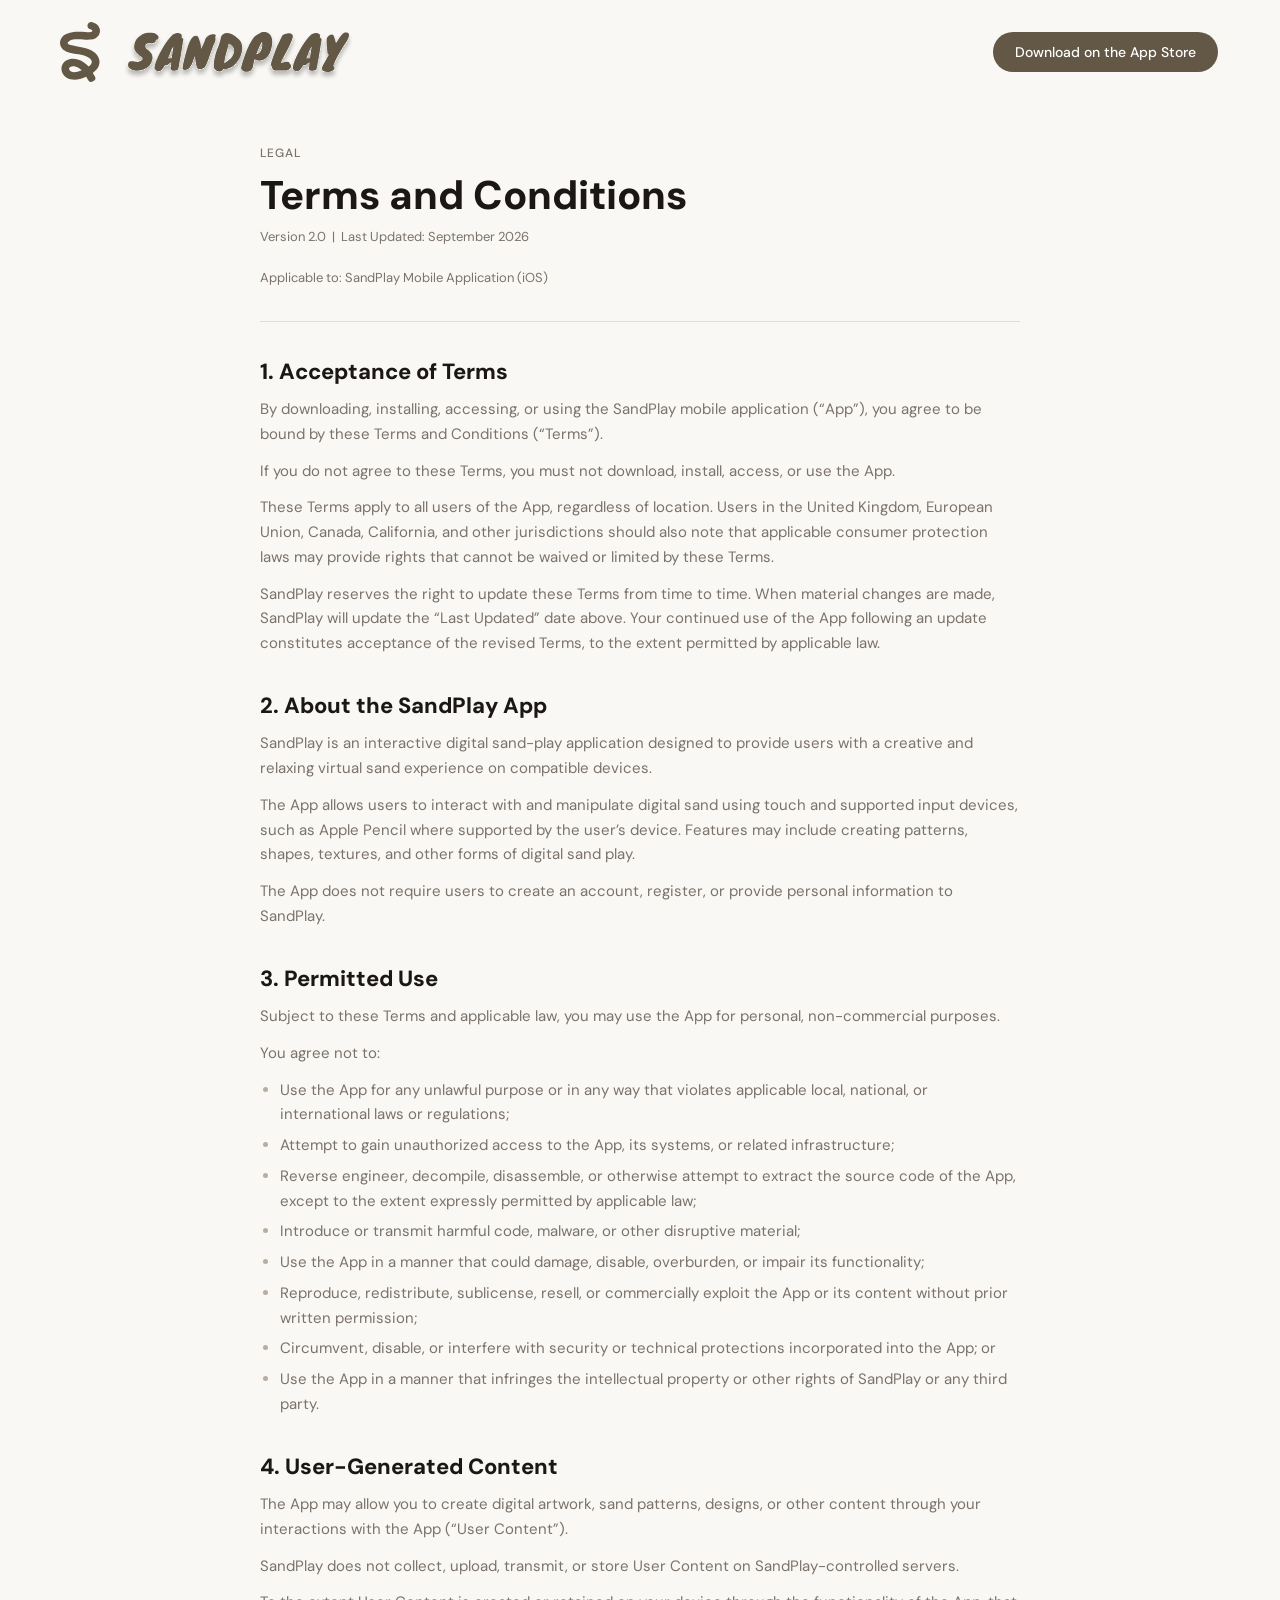
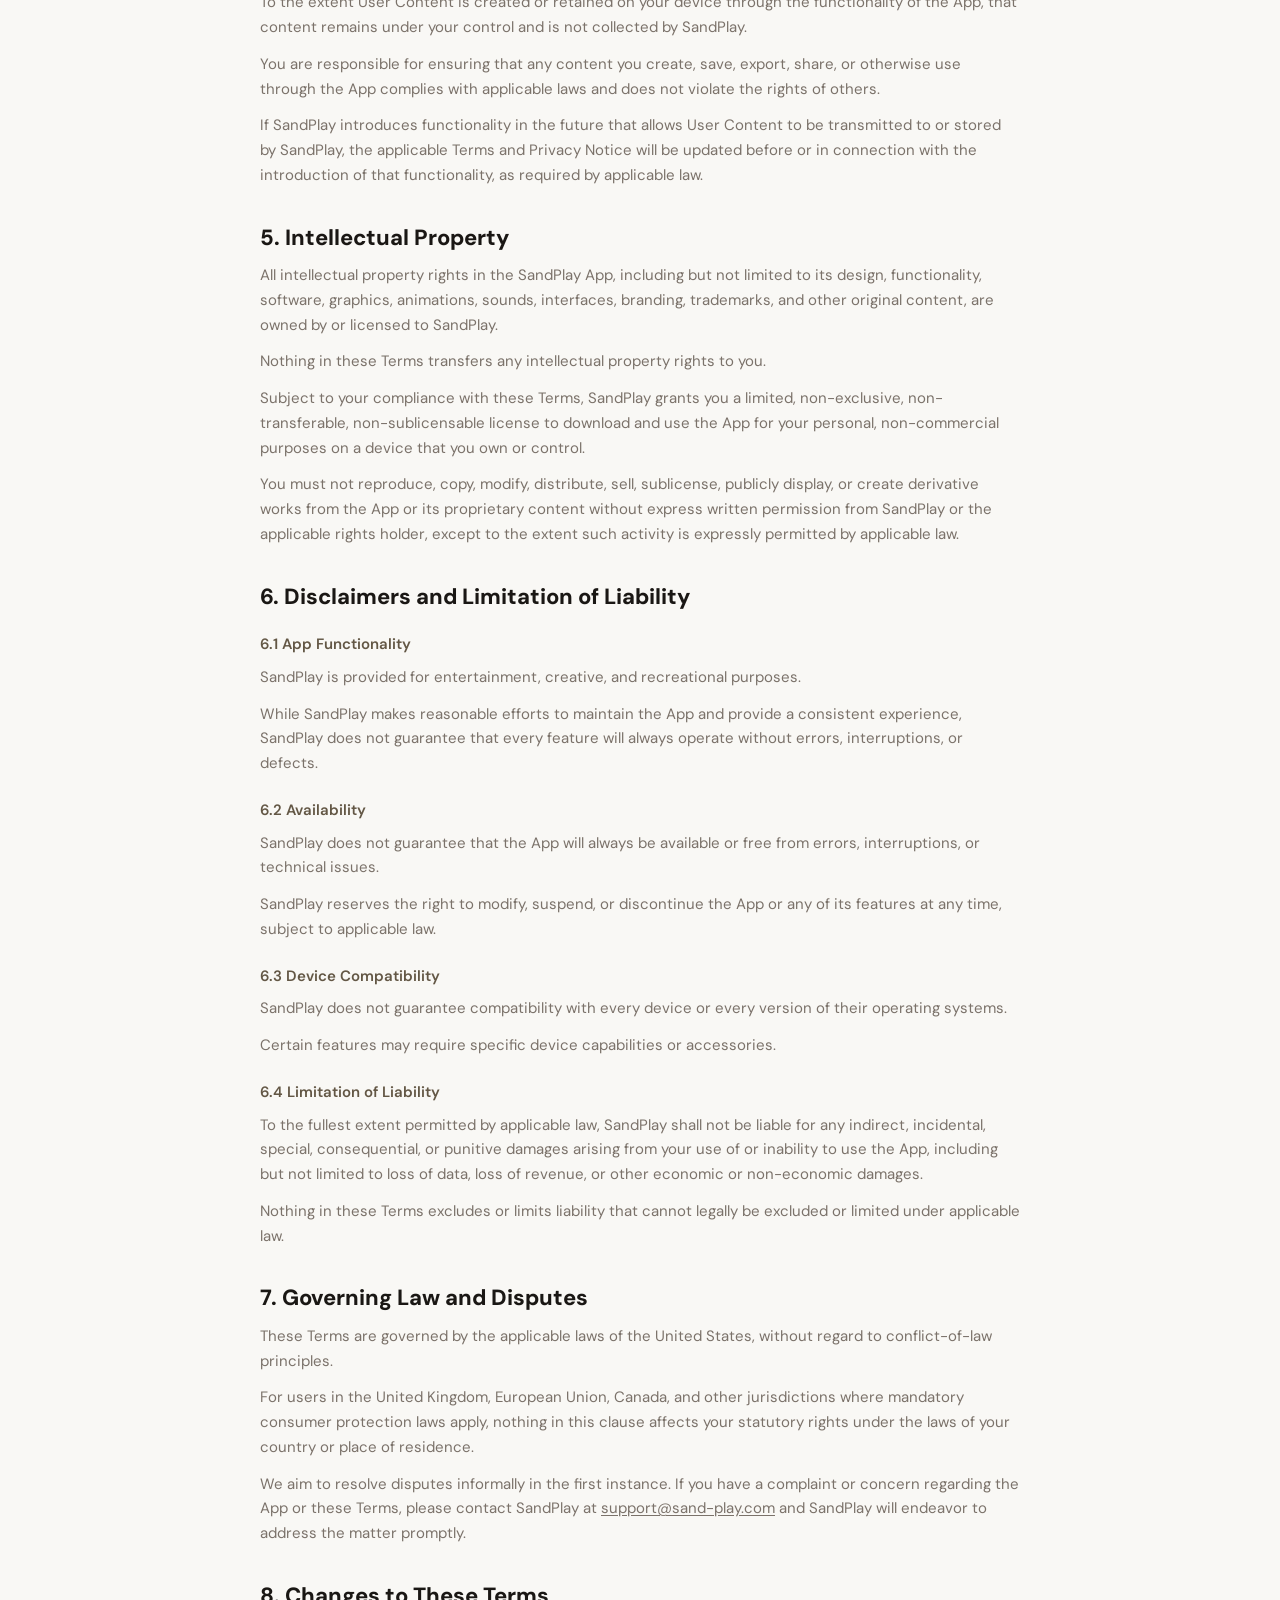
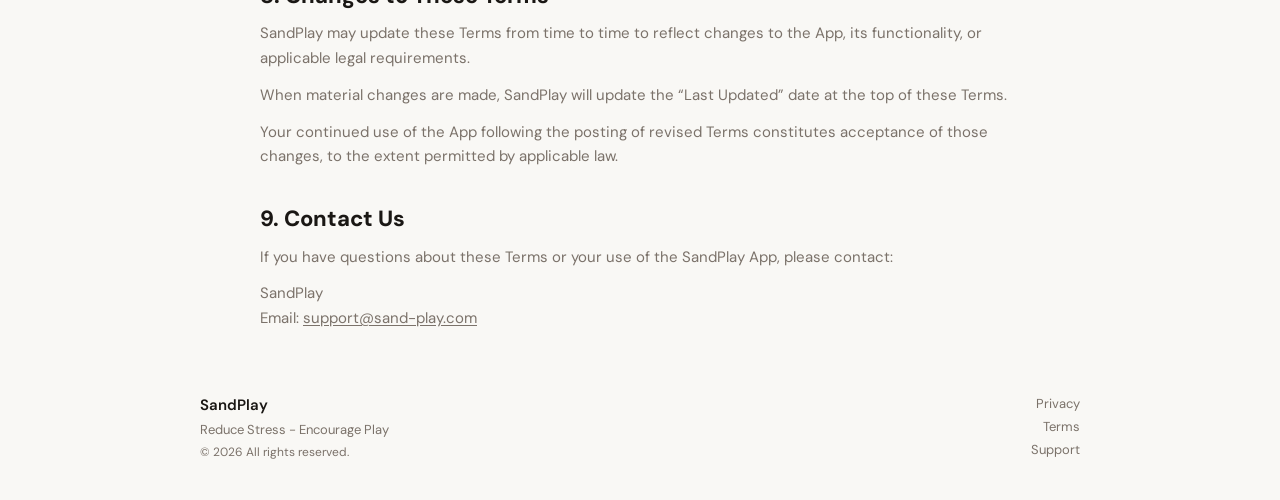
==== commit 4f9a2443: "Drop the privacy section from the terms Privacy is covered by the privacy policy, so the terms no lo" ====
--- a/terms.html
+++ b/terms.html
@@ -95,33 +95,23 @@
       <p>Nothing in these Terms excludes or limits liability that cannot legally be excluded or limited under applicable law.</p>
     </section>
 
-    <section class="legal-section">
-      <h2>7. Privacy and Data Protection</h2>
-      <p>SandPlay respects user privacy.</p>
-      <p>The current version of the App is designed so that SandPlay does not collect, store, transmit, sell, share, or otherwise process personal information, personal data, device information, or other information about individual users.</p>
-      <p>No user account or registration is required to use the App.</p>
-      <p>SandPlay does not use the App to create individual user profiles, track individual users, monitor individual user behavior, or collect analytics about individual users.</p>
-      <p>Because SandPlay does not collect personal information or personal data through the App, there is no SandPlay-held personal information for SandPlay to access, sell, share, or use for advertising or profiling.</p>
-      <p>The App may operate using information and capabilities that are processed locally on your device as necessary for the App’s functionality. Such local processing does not mean that SandPlay receives or collects that information.</p>
-      <p>If the App’s data practices materially change, SandPlay will update its applicable privacy documentation and Terms as required by applicable law.</p>
-    </section>
 
     <section class="legal-section">
-      <h2>8. Governing Law and Disputes</h2>
+      <h2>7. Governing Law and Disputes</h2>
       <p>These Terms are governed by the applicable laws of the United States, without regard to conflict-of-law principles.</p>
       <p>For users in the United Kingdom, European Union, Canada, and other jurisdictions where mandatory consumer protection laws apply, nothing in this clause affects your statutory rights under the laws of your country or place of residence.</p>
       <p>We aim to resolve disputes informally in the first instance. If you have a complaint or concern regarding the App or these Terms, please contact SandPlay at <a href="mailto:support@sand-play.com">support@sand-play.com</a> and SandPlay will endeavor to address the matter promptly.</p>
     </section>
 
     <section class="legal-section">
-      <h2>9. Changes to These Terms</h2>
+      <h2>8. Changes to These Terms</h2>
       <p>SandPlay may update these Terms from time to time to reflect changes to the App, its functionality, or applicable legal requirements.</p>
       <p>When material changes are made, SandPlay will update the “Last Updated” date at the top of these Terms.</p>
       <p>Your continued use of the App following the posting of revised Terms constitutes acceptance of those changes, to the extent permitted by applicable law.</p>
     </section>
 
     <section class="legal-section">
-      <h2>10. Contact Us</h2>
+      <h2>9. Contact Us</h2>
       <p>If you have questions about these Terms or your use of the SandPlay App, please contact:</p>
       <p>SandPlay<br />
       Email: <a href="mailto:support@sand-play.com">support@sand-play.com</a></p>
